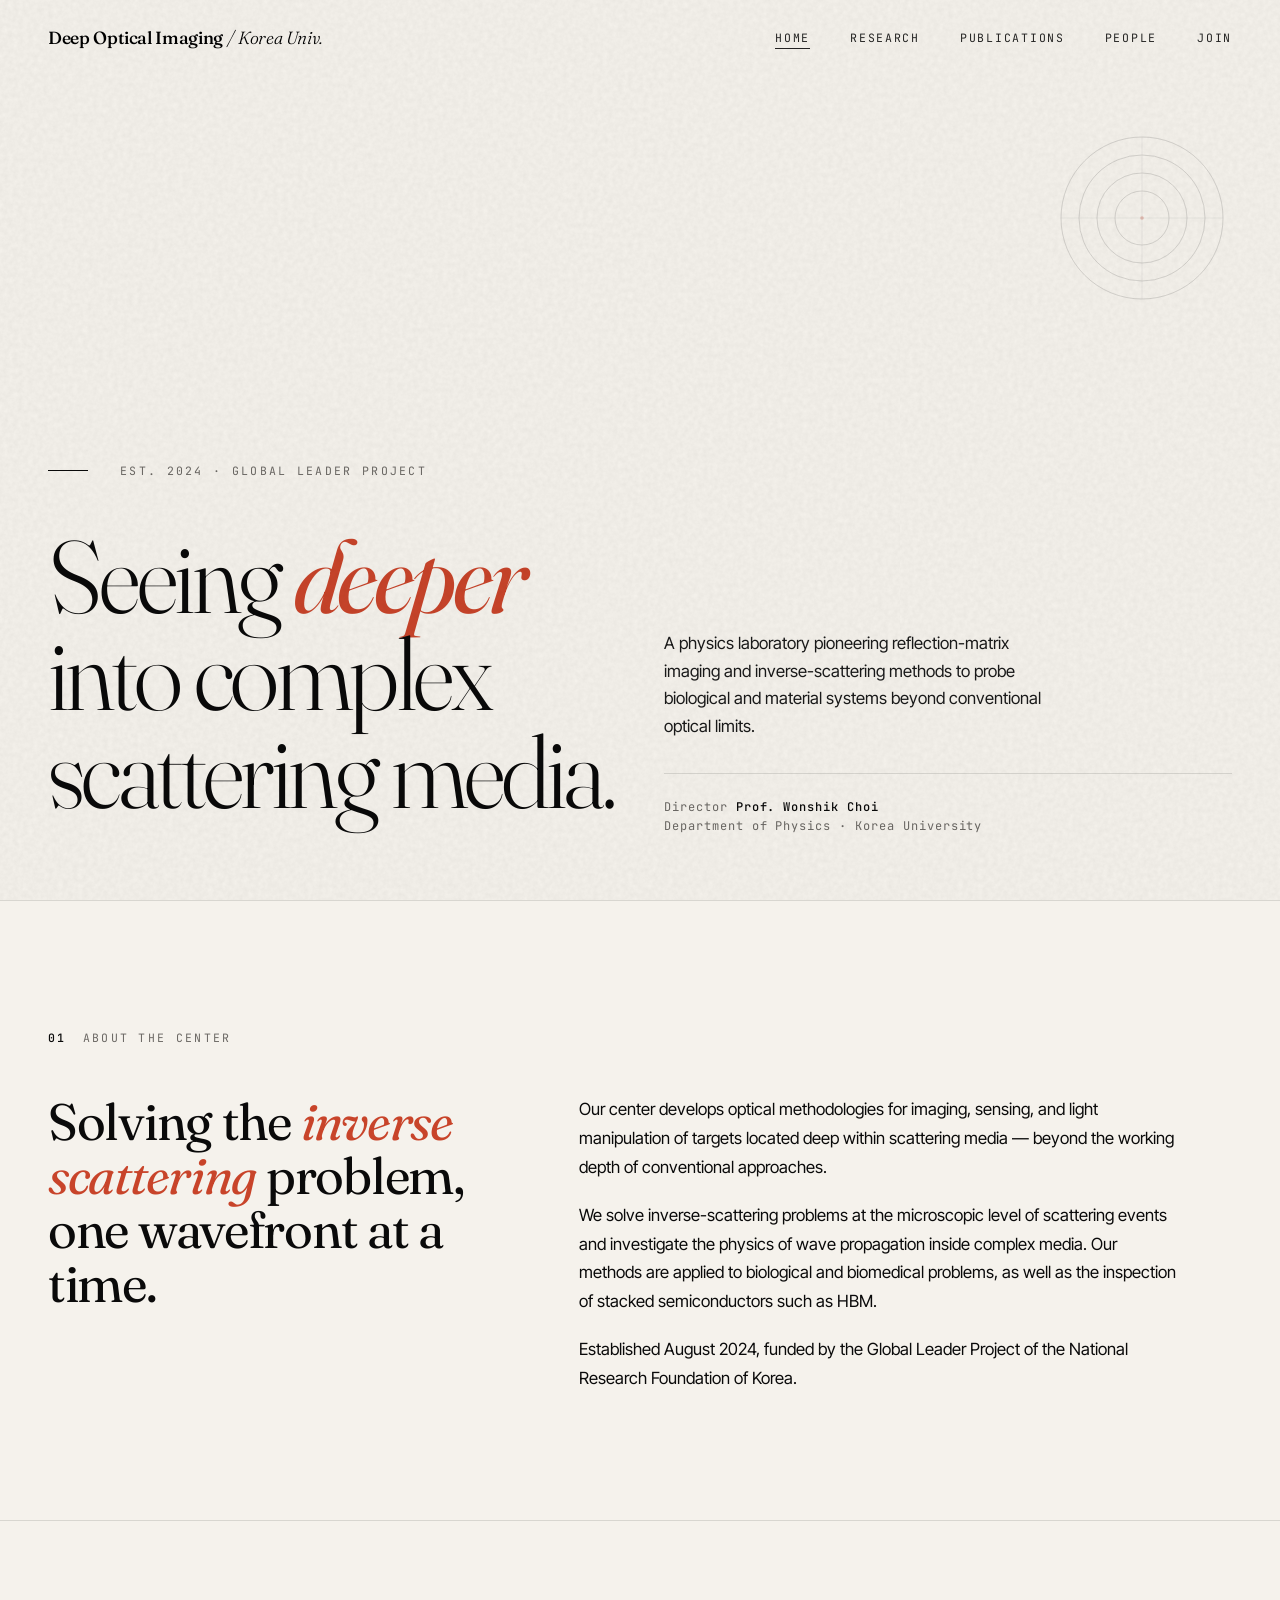
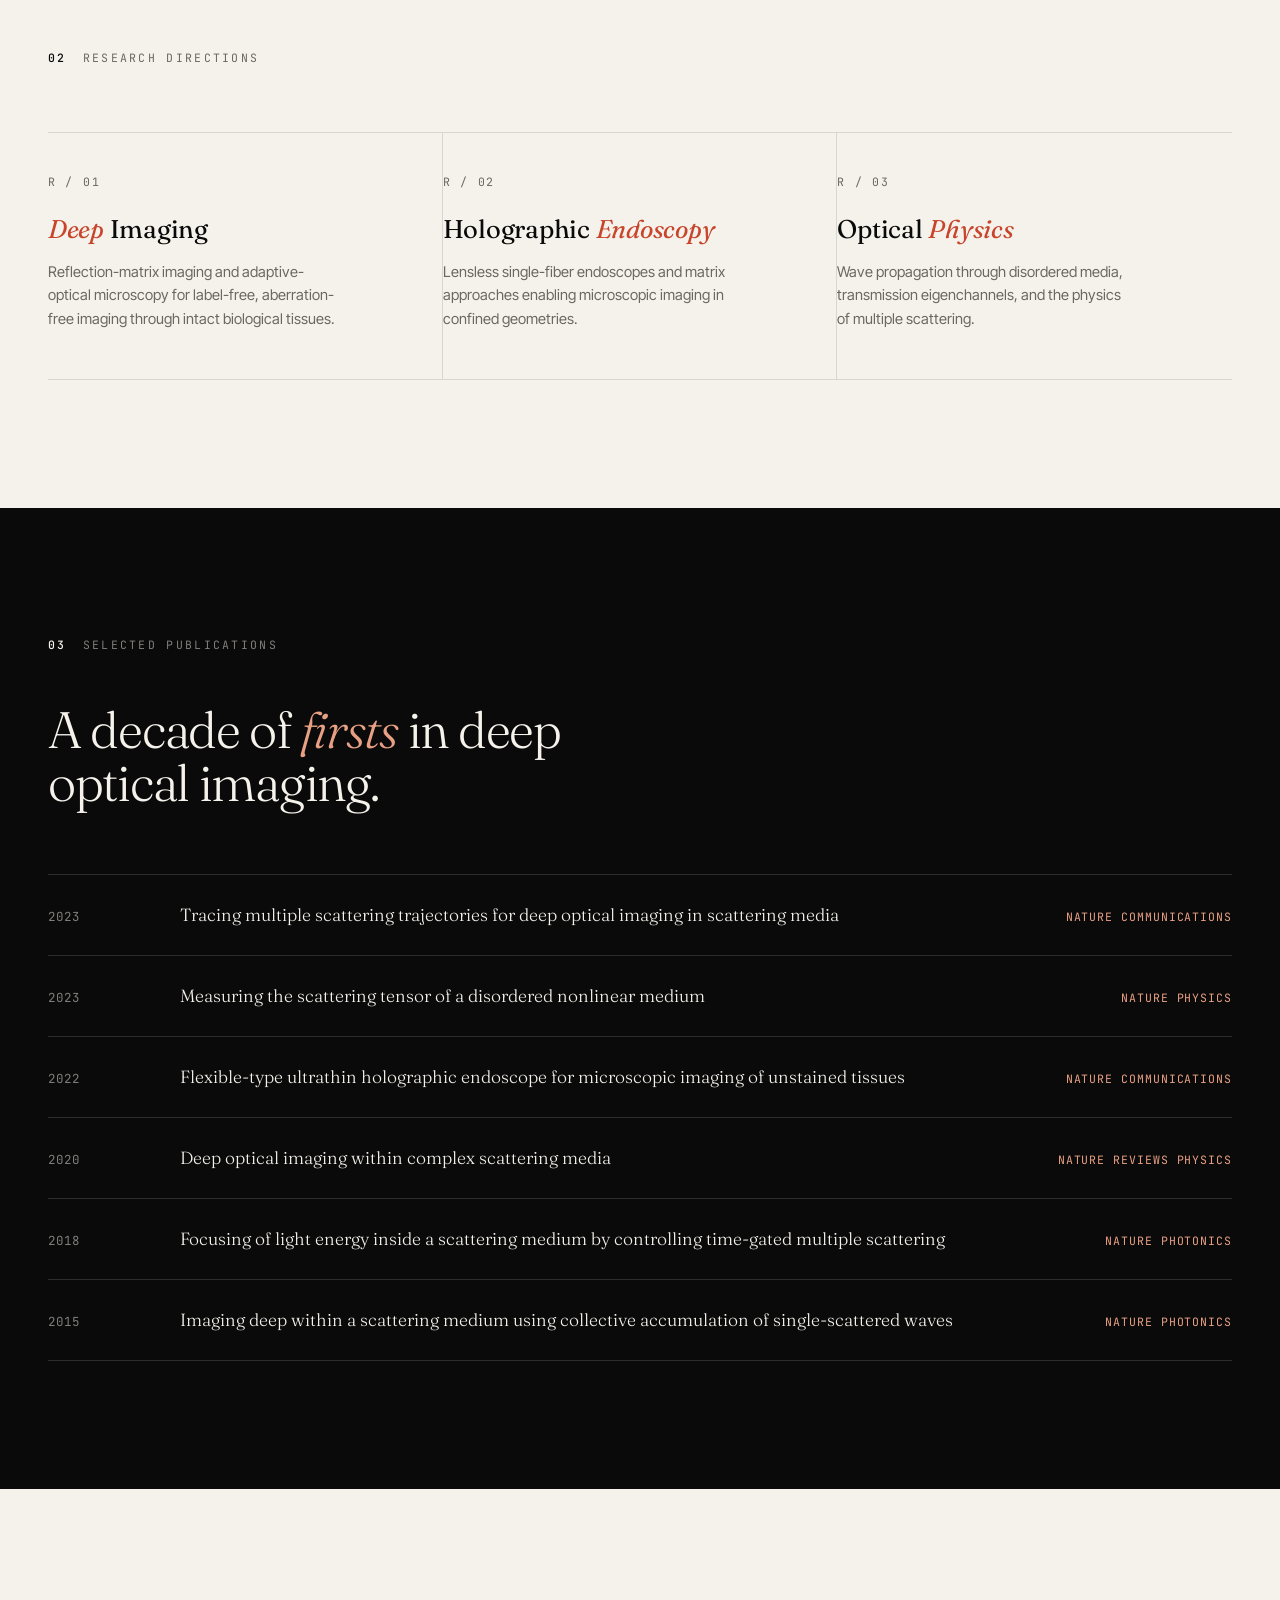
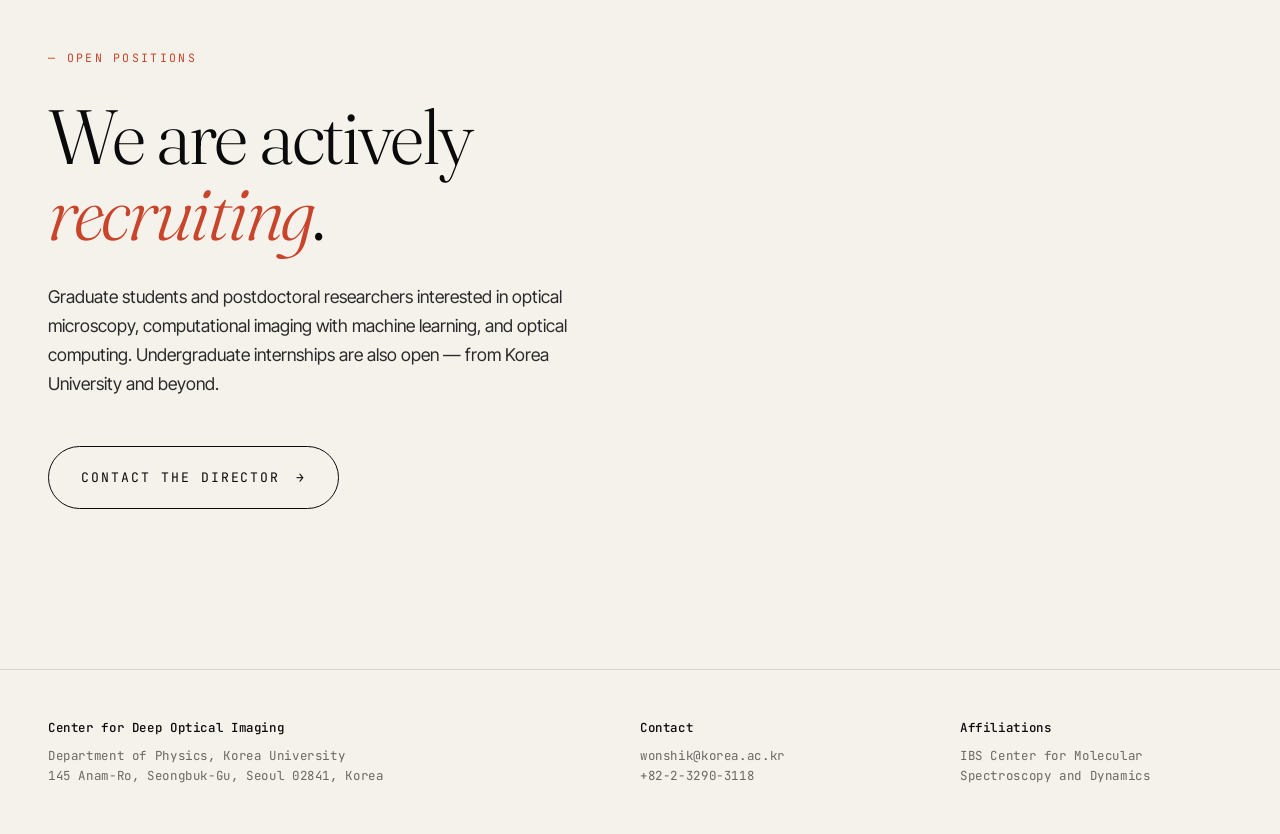
==== index.html @ 98072f04 "Initial commit: Center for Deep Optical Imaging lab website Static site with Home, Research, Publica" ====
<!DOCTYPE html>
<html lang="en">
<head>
<meta charset="UTF-8" />
<meta name="viewport" content="width=device-width, initial-scale=1.0" />
<title>Center for Deep Optical Imaging — Korea University</title>
<link rel="preconnect" href="https://fonts.googleapis.com">
<link rel="preconnect" href="https://fonts.gstatic.com" crossorigin>
<link href="https://fonts.googleapis.com/css2?family=Fraunces:opsz,wght@9..144,300;9..144,400;9..144,500;9..144,600&family=JetBrains+Mono:wght@400;500&family=Inter+Tight:wght@400;500;600&display=swap" rel="stylesheet">
<link rel="stylesheet" href="css/main.css">
<style>
  /* Home-specific styles */
  .hero {
    min-height: 100vh;
    padding: 8rem 3rem 3rem;
    display: grid;
    grid-template-columns: 1fr 1fr;
    gap: 3rem;
    align-items: end;
    position: relative;
  }
  .hero-meta {
    font-family: 'JetBrains Mono', monospace;
    font-size: 0.72rem;
    letter-spacing: 0.2em;
    text-transform: uppercase;
    color: var(--muted);
    display: flex; gap: 2rem; align-items: center;
    margin-bottom: 3rem;
  }
  .hero-meta::before { content: ''; width: 40px; height: 1px; background: var(--ink); }
  .hero-title {
    font-family: 'Fraunces', serif;
    font-size: clamp(3rem, 8vw, 7.5rem);
    font-weight: 300;
    line-height: 0.95;
    letter-spacing: -0.035em;
    margin-bottom: 2rem;
  }
  .hero-title em { font-style: italic; font-weight: 400; color: var(--accent); }
  .hero-right { display: flex; flex-direction: column; gap: 2rem; padding-bottom: 1rem; }
  .hero-description { font-size: 1.05rem; line-height: 1.65; max-width: 38ch; color: #1a1a1a; }
  .hero-pi {
    padding-top: 1.5rem;
    border-top: 1px solid var(--line);
    font-family: 'JetBrains Mono', monospace;
    font-size: 0.75rem; letter-spacing: 0.08em; color: var(--muted);
  }
  .hero-pi strong { color: var(--ink); font-weight: 500; }
  .hero-visual {
    position: absolute; right: 3rem; top: 8rem;
    width: 180px; height: 180px; opacity: 0.3;
  }
  .hero-visual svg { width: 100%; height: 100%; }
  @keyframes driftA { 0%,100% { transform: translate(0,0); } 50% { transform: translate(12px, -8px); } }
  @keyframes driftB { 0%,100% { transform: translate(0,0); } 50% { transform: translate(-10px, 10px); } }

  .overview-grid {
    display: grid;
    grid-template-columns: 2fr 3fr;
    gap: 6rem;
    align-items: start;
  }
  .overview-heading {
    font-family: 'Fraunces', serif;
    font-size: clamp(2rem, 4vw, 3.5rem);
    line-height: 1.05;
    letter-spacing: -0.025em;
    font-weight: 400;
  }
  .overview-heading em { font-style: italic; color: var(--accent); }
  .overview-body { font-size: 1.05rem; line-height: 1.7; max-width: 60ch; }
  .overview-body p + p { margin-top: 1.25rem; }

  .research-grid {
    display: grid;
    grid-template-columns: repeat(3, 1fr);
    gap: 0;
    margin-top: 4rem;
    border-top: 1px solid var(--line);
  }
  .research-card {
    padding: 2.5rem 2rem 3rem 0;
    border-right: 1px solid var(--line);
    border-bottom: 1px solid var(--line);
    transition: background 0.4s, padding 0.4s;
    cursor: pointer;
    text-decoration: none; color: inherit; display: block;
  }
  .research-card:hover { background: var(--paper-soft); padding-left: 1rem; }
  .research-card:last-child { border-right: none; }
  .research-num { font-family: 'JetBrains Mono', monospace; font-size: 0.72rem; color: var(--muted); letter-spacing: 0.15em; margin-bottom: 1.5rem; }
  .research-title {
    font-family: 'Fraunces', serif; font-size: 1.6rem;
    font-weight: 400; letter-spacing: -0.01em; line-height: 1.15; margin-bottom: 1rem;
  }
  .research-title em { font-style: italic; color: var(--accent); }
  .research-desc { font-size: 0.92rem; color: var(--muted); line-height: 1.6; max-width: 32ch; }

  .pubs { background: var(--ink); color: var(--paper); padding: 8rem 3rem; }
  .pubs .section-label { color: rgba(245,242,236,0.5); }
  .pubs .section-label::before { color: var(--paper); }
  .pubs-heading {
    font-family: 'Fraunces', serif;
    font-size: clamp(2rem, 4vw, 3.5rem);
    font-weight: 300; line-height: 1.05; letter-spacing: -0.025em;
    max-width: 20ch; margin-bottom: 4rem;
  }
  .pubs-heading em { font-style: italic; color: var(--accent-soft); }
  .pub-list { list-style: none; }
  .pub-item {
    display: grid;
    grid-template-columns: 100px 1fr auto;
    gap: 2rem; padding: 1.75rem 0;
    border-top: 1px solid var(--line-dark);
    align-items: baseline; transition: padding 0.3s;
  }
  .pub-item:last-child { border-bottom: 1px solid var(--line-dark); }
  .pub-item:hover { padding-left: 1rem; }
  .pub-year { font-family: 'JetBrains Mono', monospace; font-size: 0.78rem; color: rgba(245,242,236,0.5); letter-spacing: 0.08em; }
  .pub-title { font-family: 'Fraunces', serif; font-size: 1.1rem; line-height: 1.35; font-weight: 300; }
  .pub-venue {
    font-family: 'JetBrains Mono', monospace; font-size: 0.72rem;
    color: var(--accent-soft); letter-spacing: 0.08em; text-transform: uppercase; white-space: nowrap;
  }

  .join { padding: 10rem 3rem; }
  .join-inner { max-width: 900px; }
  .join-label { font-family: 'JetBrains Mono', monospace; font-size: 0.72rem; letter-spacing: 0.2em; text-transform: uppercase; color: var(--accent); margin-bottom: 2rem; }
  .join-heading {
    font-family: 'Fraunces', serif;
    font-size: clamp(2.5rem, 6vw, 5rem);
    font-weight: 300; line-height: 0.98; letter-spacing: -0.03em; margin-bottom: 2rem;
  }
  .join-heading em { font-style: italic; color: var(--accent); }
  .join-body { font-size: 1.1rem; line-height: 1.65; max-width: 55ch; margin-bottom: 3rem; color: #2a2a2a; }
  .join-cta {
    display: inline-flex; align-items: center; gap: 1rem;
    font-family: 'JetBrains Mono', monospace; font-size: 0.82rem; letter-spacing: 0.15em; text-transform: uppercase;
    color: var(--ink); text-decoration: none;
    padding: 1.25rem 2rem; border: 1px solid var(--ink); border-radius: 999px;
    transition: all 0.3s;
  }
  .join-cta:hover { background: var(--ink); color: var(--paper); }
  .join-cta::after { content: '→'; transition: transform 0.3s; }
  .join-cta:hover::after { transform: translateX(4px); }

  @media (max-width: 900px) {
    .hero { grid-template-columns: 1fr; padding: 6rem 1.5rem 3rem; }
    .hero-visual { display: none; }
    .pubs, .join { padding: 5rem 1.5rem; }
    .overview-grid { grid-template-columns: 1fr; gap: 2rem; }
    .research-grid { grid-template-columns: 1fr; }
    .research-card { border-right: none; }
    .pub-item { grid-template-columns: 1fr; gap: 0.5rem; }
  }
</style>
</head>
<body>

<nav>
  <a href="index.html" class="nav-logo">Deep Optical Imaging<span> / Korea Univ.</span></a>
  <button class="nav-toggle" aria-label="Menu"><span></span><span></span><span></span></button>
  <ul class="nav-links">
    <li><a href="index.html" class="active">Home</a></li>
    <li><a href="research.html">Research</a></li>
    <li><a href="publications.html">Publications</a></li>
    <li><a href="people.html">People</a></li>
    <li><a href="#join">Join</a></li>
  </ul>
</nav>

<section class="hero">
  <div class="hero-visual">
    <svg viewBox="0 0 200 200" xmlns="http://www.w3.org/2000/svg">
      <g stroke="#0a0a0a" stroke-width="0.5" fill="none">
        <circle cx="100" cy="100" r="30" style="animation: driftA 8s ease-in-out infinite;"/>
        <circle cx="100" cy="100" r="50"/>
        <circle cx="100" cy="100" r="70" style="animation: driftB 10s ease-in-out infinite;"/>
        <circle cx="100" cy="100" r="90"/>
      </g>
      <g fill="#c8442a"><circle cx="100" cy="100" r="2"/></g>
      <g stroke="#0a0a0a" stroke-width="0.3" opacity="0.6">
        <line x1="10" y1="100" x2="190" y2="100"/>
        <line x1="100" y1="10" x2="100" y2="190"/>
      </g>
    </svg>
  </div>

  <div>
    <div class="hero-meta"><span>Est. 2024 · Global Leader Project</span></div>
    <h1 class="hero-title">
      Seeing <em>deeper</em><br>
      into complex<br>
      scattering media.
    </h1>
  </div>

  <div class="hero-right">
    <p class="hero-description">
      A physics laboratory pioneering reflection-matrix imaging and inverse-scattering methods to probe biological and material systems beyond conventional optical limits.
    </p>
    <div class="hero-pi">
      Director <strong>Prof. Wonshik Choi</strong><br>
      Department of Physics · Korea University
    </div>
  </div>
</section>

<section class="section" id="overview">
  <div class="section-label" data-num="01">About the Center</div>
  <div class="overview-grid">
    <h2 class="overview-heading">
      Solving the <em>inverse scattering</em> problem, one wavefront at a time.
    </h2>
    <div class="overview-body">
      <p>Our center develops optical methodologies for imaging, sensing, and light manipulation of targets located deep within scattering media — beyond the working depth of conventional approaches.</p>
      <p>We solve inverse-scattering problems at the microscopic level of scattering events and investigate the physics of wave propagation inside complex media. Our methods are applied to biological and biomedical problems, as well as the inspection of stacked semiconductors such as HBM.</p>
      <p>Established August 2024, funded by the Global Leader Project of the National Research Foundation of Korea.</p>
    </div>
  </div>
</section>

<section class="section" id="research">
  <div class="section-label" data-num="02">Research Directions</div>
  <div class="research-grid">
    <a href="research.html#deep-imaging" class="research-card">
      <div class="research-num">R / 01</div>
      <h3 class="research-title"><em>Deep</em> Imaging</h3>
      <p class="research-desc">Reflection-matrix imaging and adaptive-optical microscopy for label-free, aberration-free imaging through intact biological tissues.</p>
    </a>
    <a href="research.html#endoscopy" class="research-card">
      <div class="research-num">R / 02</div>
      <h3 class="research-title">Holographic <em>Endoscopy</em></h3>
      <p class="research-desc">Lensless single-fiber endoscopes and matrix approaches enabling microscopic imaging in confined geometries.</p>
    </a>
    <a href="research.html#optical-physics" class="research-card">
      <div class="research-num">R / 03</div>
      <h3 class="research-title">Optical <em>Physics</em></h3>
      <p class="research-desc">Wave propagation through disordered media, transmission eigenchannels, and the physics of multiple scattering.</p>
    </a>
  </div>
</section>

<section class="pubs" id="publications">
  <div class="section-label" data-num="03">Selected Publications</div>
  <h2 class="pubs-heading">A decade of <em>firsts</em> in deep optical imaging.</h2>
  <ul class="pub-list">
    <li class="pub-item">
      <span class="pub-year">2023</span>
      <span class="pub-title">Tracing multiple scattering trajectories for deep optical imaging in scattering media</span>
      <span class="pub-venue">Nature Communications</span>
    </li>
    <li class="pub-item">
      <span class="pub-year">2023</span>
      <span class="pub-title">Measuring the scattering tensor of a disordered nonlinear medium</span>
      <span class="pub-venue">Nature Physics</span>
    </li>
    <li class="pub-item">
      <span class="pub-year">2022</span>
      <span class="pub-title">Flexible-type ultrathin holographic endoscope for microscopic imaging of unstained tissues</span>
      <span class="pub-venue">Nature Communications</span>
    </li>
    <li class="pub-item">
      <span class="pub-year">2020</span>
      <span class="pub-title">Deep optical imaging within complex scattering media</span>
      <span class="pub-venue">Nature Reviews Physics</span>
    </li>
    <li class="pub-item">
      <span class="pub-year">2018</span>
      <span class="pub-title">Focusing of light energy inside a scattering medium by controlling time-gated multiple scattering</span>
      <span class="pub-venue">Nature Photonics</span>
    </li>
    <li class="pub-item">
      <span class="pub-year">2015</span>
      <span class="pub-title">Imaging deep within a scattering medium using collective accumulation of single-scattered waves</span>
      <span class="pub-venue">Nature Photonics</span>
    </li>
  </ul>
</section>

<section class="join" id="join">
  <div class="join-inner">
    <div class="join-label">— Open Positions</div>
    <h2 class="join-heading">We are actively<br><em>recruiting</em>.</h2>
    <p class="join-body">Graduate students and postdoctoral researchers interested in optical microscopy, computational imaging with machine learning, and optical computing. Undergraduate internships are also open — from Korea University and beyond.</p>
    <a href="mailto:wonshik@korea.ac.kr" class="join-cta">Contact the Director</a>
  </div>
</section>

<footer>
  <div>
    <strong>Center for Deep Optical Imaging</strong>
    Department of Physics, Korea University<br>
    145 Anam-Ro, Seongbuk-Gu, Seoul 02841, Korea
  </div>
  <div>
    <strong>Contact</strong>
    <a href="mailto:wonshik@korea.ac.kr">wonshik@korea.ac.kr</a><br>
    +82-2-3290-3118
  </div>
  <div>
    <strong>Affiliations</strong>
    IBS Center for Molecular<br>Spectroscopy and Dynamics
  </div>
</footer>

<script src="js/reveal.js"></script>
</body>
</html>
---- css/main.css ----
/* ==========================================================================
   Center for Deep Optical Imaging — Shared Styles
   ========================================================================== */

:root {
  --ink: #0a0a0a;
  --paper: #f5f2ec;
  --paper-soft: #ede9df;
  --accent: #c8442a;
  --accent-soft: #e8a084;
  --muted: #6b6864;
  --line: rgba(10,10,10,0.12);
  --line-dark: rgba(245,242,236,0.15);
}

* { margin: 0; padding: 0; box-sizing: border-box; }
html { scroll-behavior: smooth; }
body {
  background: var(--paper);
  color: var(--ink);
  font-family: 'Inter Tight', sans-serif;
  font-size: 16px;
  line-height: 1.6;
  -webkit-font-smoothing: antialiased;
  overflow-x: hidden;
}

/* Grain overlay */
body::before {
  content: '';
  position: fixed;
  inset: 0;
  background-image: url("data:image/svg+xml,%3Csvg viewBox='0 0 200 200' xmlns='http://www.w3.org/2000/svg'%3E%3Cfilter id='n'%3E%3CfeTurbulence type='fractalNoise' baseFrequency='0.9' numOctaves='3'/%3E%3CfeColorMatrix values='0 0 0 0 0 0 0 0 0 0 0 0 0 0 0 0 0 0 0.08 0'/%3E%3C/filter%3E%3Crect width='100%25' height='100%25' filter='url(%23n)'/%3E%3C/svg%3E");
  pointer-events: none;
  z-index: 100;
  opacity: 0.6;
}

/* -------------------------------------------------------------------------
   Navigation
   ------------------------------------------------------------------------- */
nav {
  position: fixed;
  top: 0; left: 0; right: 0;
  padding: 1.5rem 3rem;
  display: flex;
  justify-content: space-between;
  align-items: center;
  z-index: 50;
  mix-blend-mode: difference;
  color: #f5f2ec;
}
.nav-logo {
  font-family: 'Fraunces', serif;
  font-weight: 500;
  font-size: 1.1rem;
  letter-spacing: -0.02em;
  text-decoration: none;
  color: inherit;
}
.nav-logo span { font-style: italic; font-weight: 300; }
.nav-links {
  display: flex;
  gap: 2.5rem;
  list-style: none;
  font-family: 'JetBrains Mono', monospace;
  font-size: 0.72rem;
  text-transform: uppercase;
  letter-spacing: 0.15em;
}
.nav-links a {
  color: inherit;
  text-decoration: none;
  opacity: 0.85;
  transition: opacity 0.3s;
  position: relative;
}
.nav-links a:hover { opacity: 1; }
.nav-links a.active::after {
  content: '';
  position: absolute;
  bottom: -4px; left: 0; right: 0;
  height: 1px;
  background: currentColor;
}

/* -------------------------------------------------------------------------
   Common section primitives
   ------------------------------------------------------------------------- */
.section {
  padding: 8rem 3rem;
  border-top: 1px solid var(--line);
}
.section-label {
  font-family: 'JetBrains Mono', monospace;
  font-size: 0.72rem;
  letter-spacing: 0.2em;
  text-transform: uppercase;
  color: var(--muted);
  margin-bottom: 3rem;
  display: flex;
  align-items: center;
  gap: 1rem;
}
.section-label::before {
  content: attr(data-num);
  color: var(--ink);
  font-weight: 500;
}

/* -------------------------------------------------------------------------
   Page header (for non-home pages)
   ------------------------------------------------------------------------- */
.page-header {
  padding: 9rem 3rem 5rem;
  display: grid;
  grid-template-columns: 1fr 1fr;
  gap: 3rem;
  align-items: end;
  position: relative;
  border-bottom: 1px solid var(--line);
}
.page-header-meta {
  font-family: 'JetBrains Mono', monospace;
  font-size: 0.72rem;
  letter-spacing: 0.2em;
  text-transform: uppercase;
  color: var(--muted);
  display: flex;
  gap: 2rem;
  align-items: center;
  margin-bottom: 2.5rem;
}
.page-header-meta::before {
  content: '';
  width: 40px; height: 1px;
  background: var(--ink);
}
.page-title {
  font-family: 'Fraunces', serif;
  font-size: clamp(3rem, 7vw, 6rem);
  font-weight: 300;
  line-height: 0.98;
  letter-spacing: -0.035em;
}
.page-title em { font-style: italic; font-weight: 400; color: var(--accent); }
.page-header-description {
  font-size: 1.05rem;
  line-height: 1.65;
  max-width: 42ch;
  color: #1a1a1a;
  padding-bottom: 0.5rem;
}

/* -------------------------------------------------------------------------
   Footer
   ------------------------------------------------------------------------- */
footer {
  padding: 3rem;
  border-top: 1px solid var(--line);
  display: grid;
  grid-template-columns: 2fr 1fr 1fr;
  gap: 3rem;
  font-family: 'JetBrains Mono', monospace;
  font-size: 0.78rem;
  letter-spacing: 0.05em;
  color: var(--muted);
}
footer strong {
  display: block;
  color: var(--ink);
  font-weight: 500;
  margin-bottom: 0.5rem;
}
footer a { color: var(--muted); text-decoration: none; }
footer a:hover { color: var(--accent); }

/* -------------------------------------------------------------------------
   Reveal animation
   ------------------------------------------------------------------------- */
.reveal { opacity: 0; transform: translateY(20px); transition: opacity 0.8s, transform 0.8s; }
.reveal.show { opacity: 1; transform: translateY(0); }

/* -------------------------------------------------------------------------
   Mobile nav toggle
   ------------------------------------------------------------------------- */
.nav-toggle {
  display: none;
  background: none; border: none; cursor: pointer;
  width: 28px; height: 20px;
  position: relative; z-index: 60;
  color: inherit;
}
.nav-toggle span {
  display: block; width: 100%; height: 2px;
  background: currentColor;
  position: absolute; left: 0;
  transition: transform 0.3s, opacity 0.3s;
}
.nav-toggle span:nth-child(1) { top: 0; }
.nav-toggle span:nth-child(2) { top: 9px; }
.nav-toggle span:nth-child(3) { top: 18px; }
.nav-toggle.open span:nth-child(1) { transform: translateY(9px) rotate(45deg); }
.nav-toggle.open span:nth-child(2) { opacity: 0; }
.nav-toggle.open span:nth-child(3) { transform: translateY(-9px) rotate(-45deg); }

/* -------------------------------------------------------------------------
   Responsive
   ------------------------------------------------------------------------- */
@media (max-width: 900px) {
  nav { padding: 1rem 1.5rem; }
  .nav-toggle { display: block; }
  .nav-links {
    display: flex;
    flex-direction: column;
    position: fixed;
    inset: 0;
    background: var(--paper);
    padding: 6rem 2rem 3rem;
    gap: 2rem;
    z-index: 55;
    mix-blend-mode: normal;
    opacity: 0;
    pointer-events: none;
    transition: opacity 0.3s;
  }
  .nav-links a { color: var(--ink); font-size: 0.85rem; opacity: 1; }
  .nav-links.open {
    opacity: 1;
    pointer-events: auto;
  }
  .section { padding: 5rem 1.5rem; }
  .page-header {
    grid-template-columns: 1fr;
    padding: 6rem 1.5rem 3rem;
  }
  footer { grid-template-columns: 1fr; gap: 2rem; padding: 2rem 1.5rem; }
}
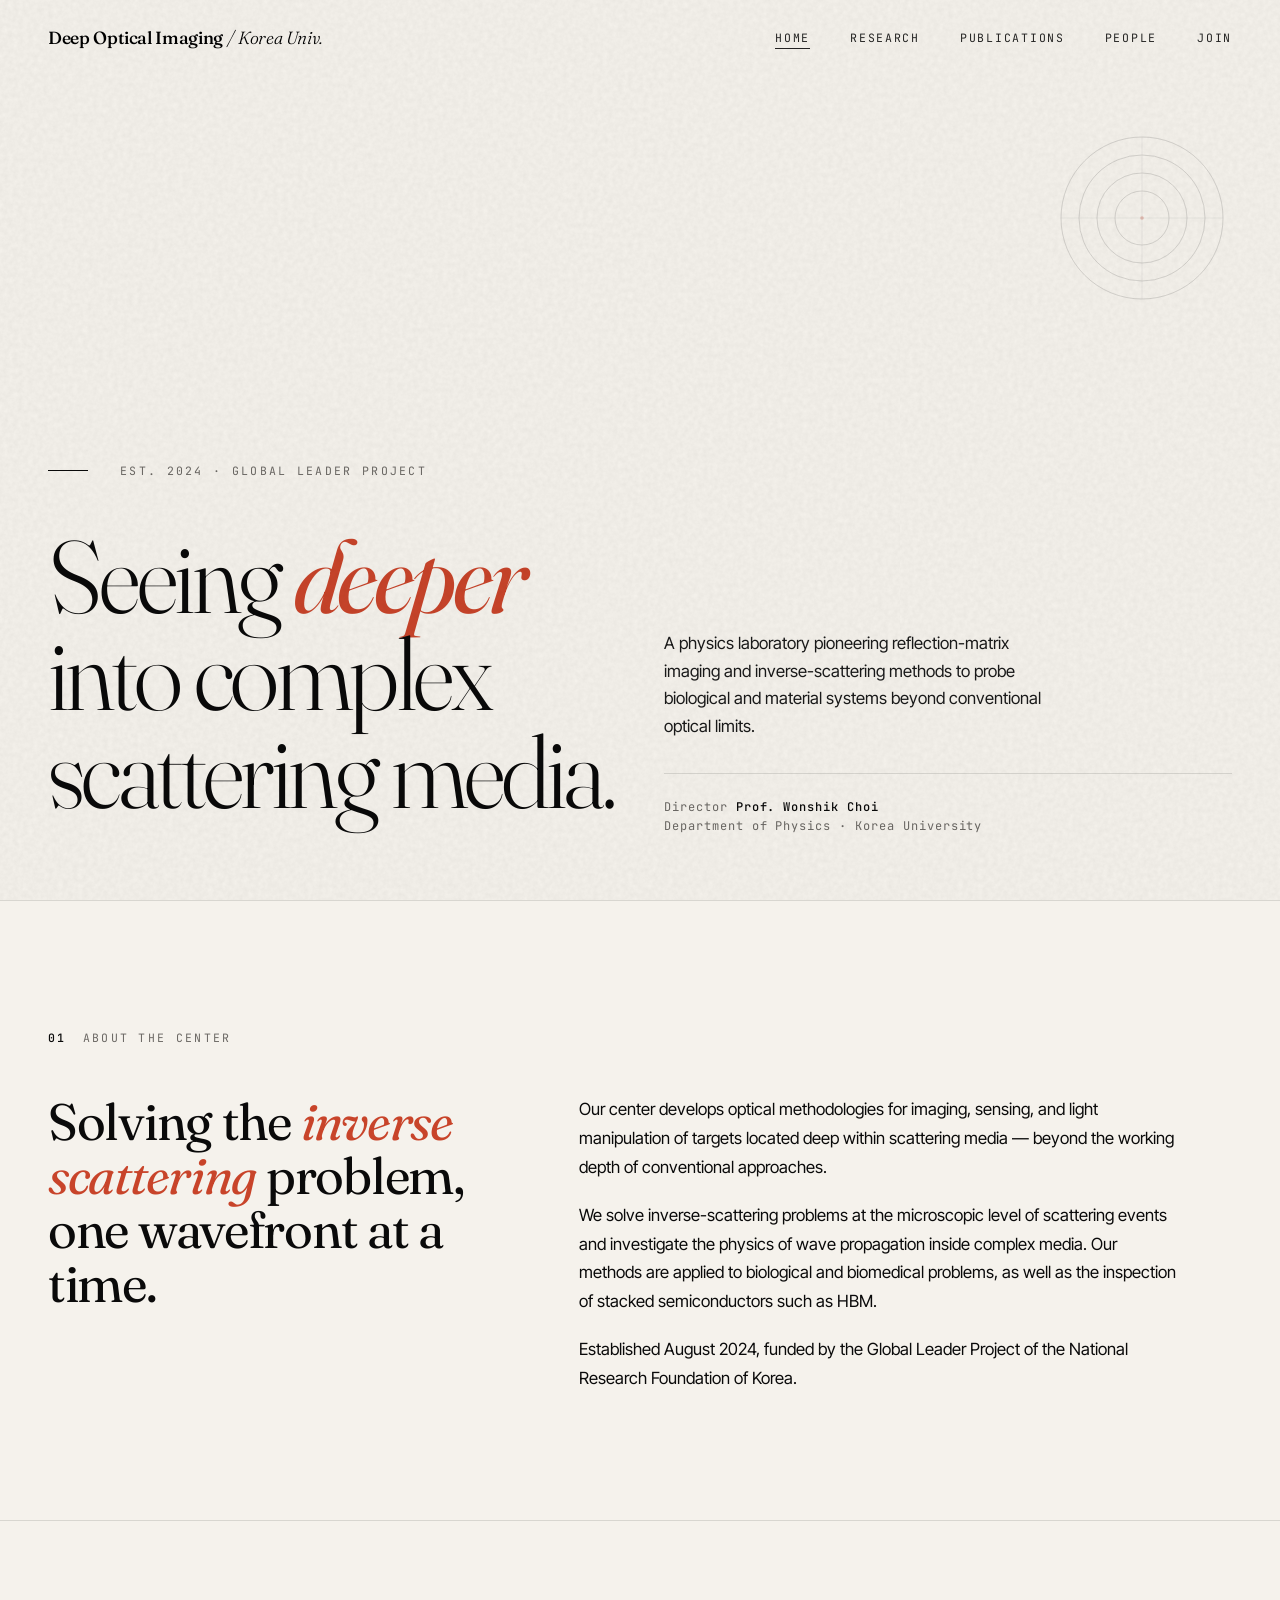
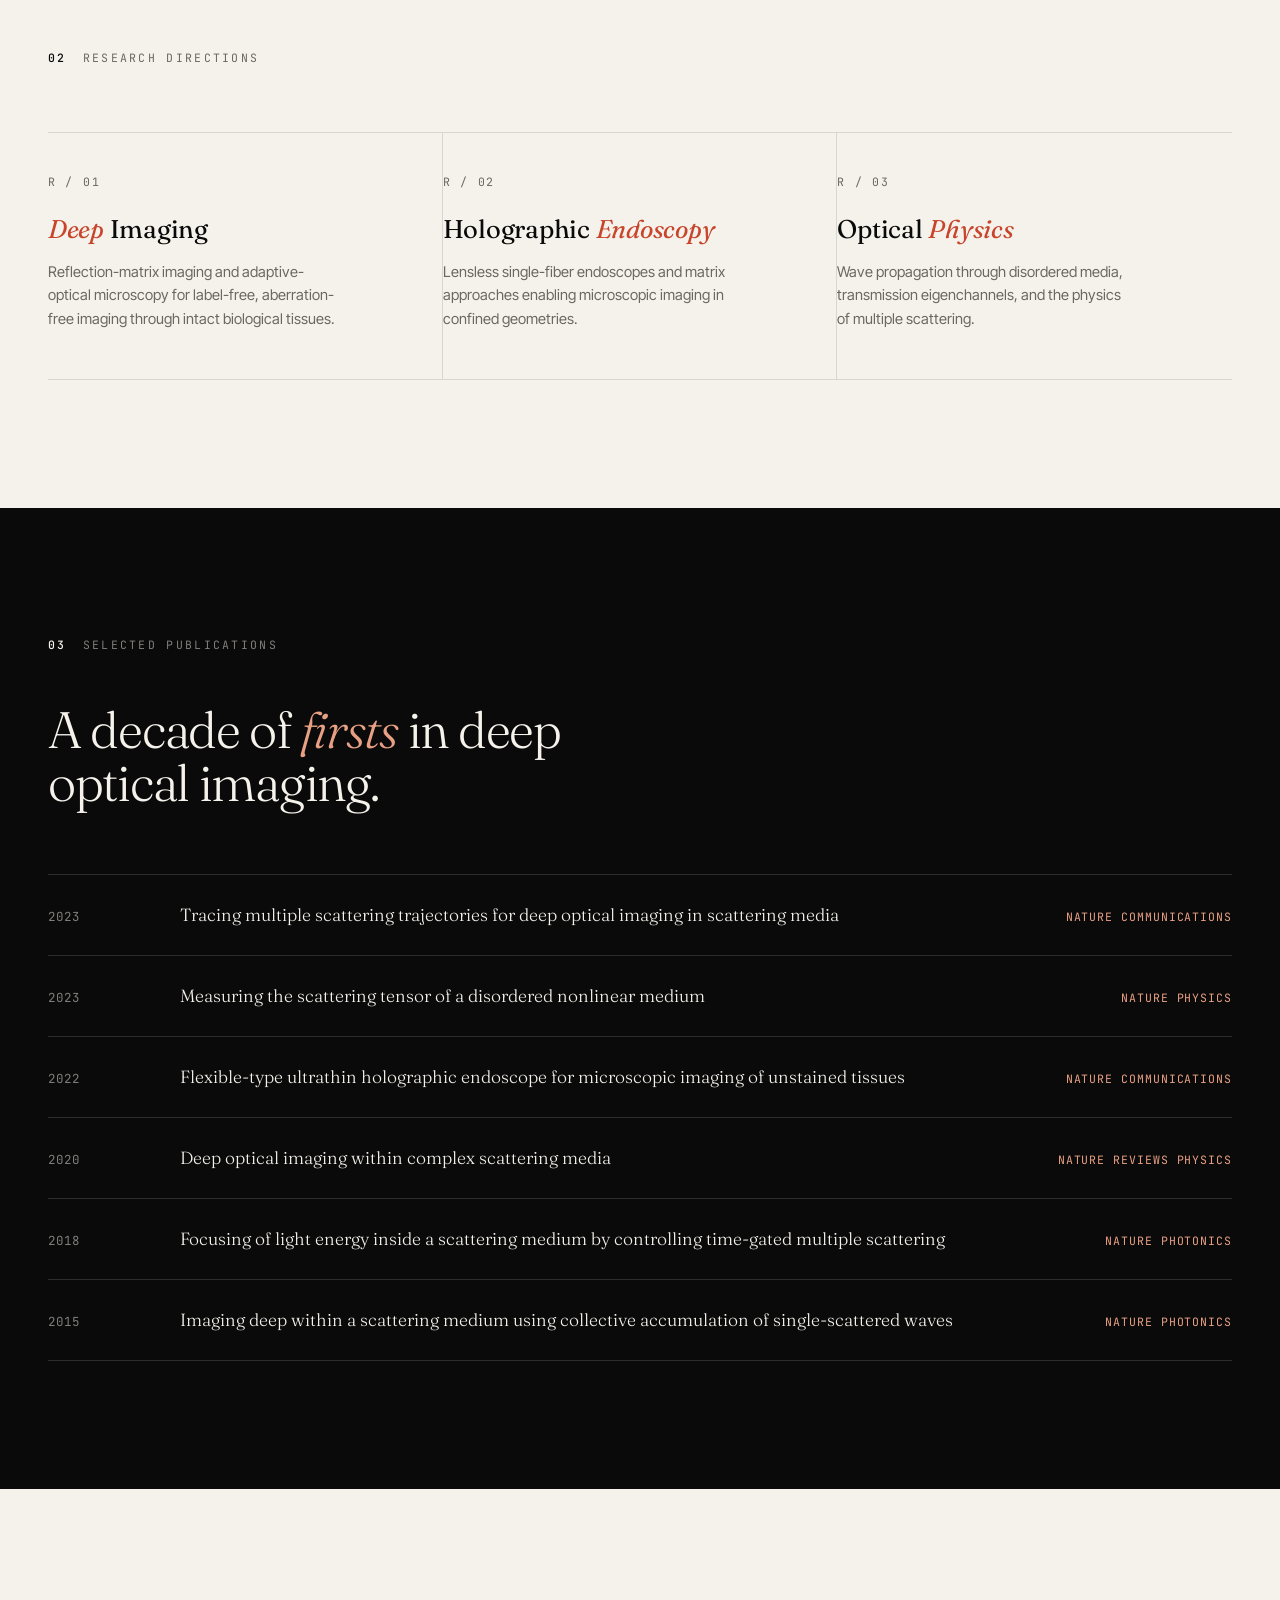
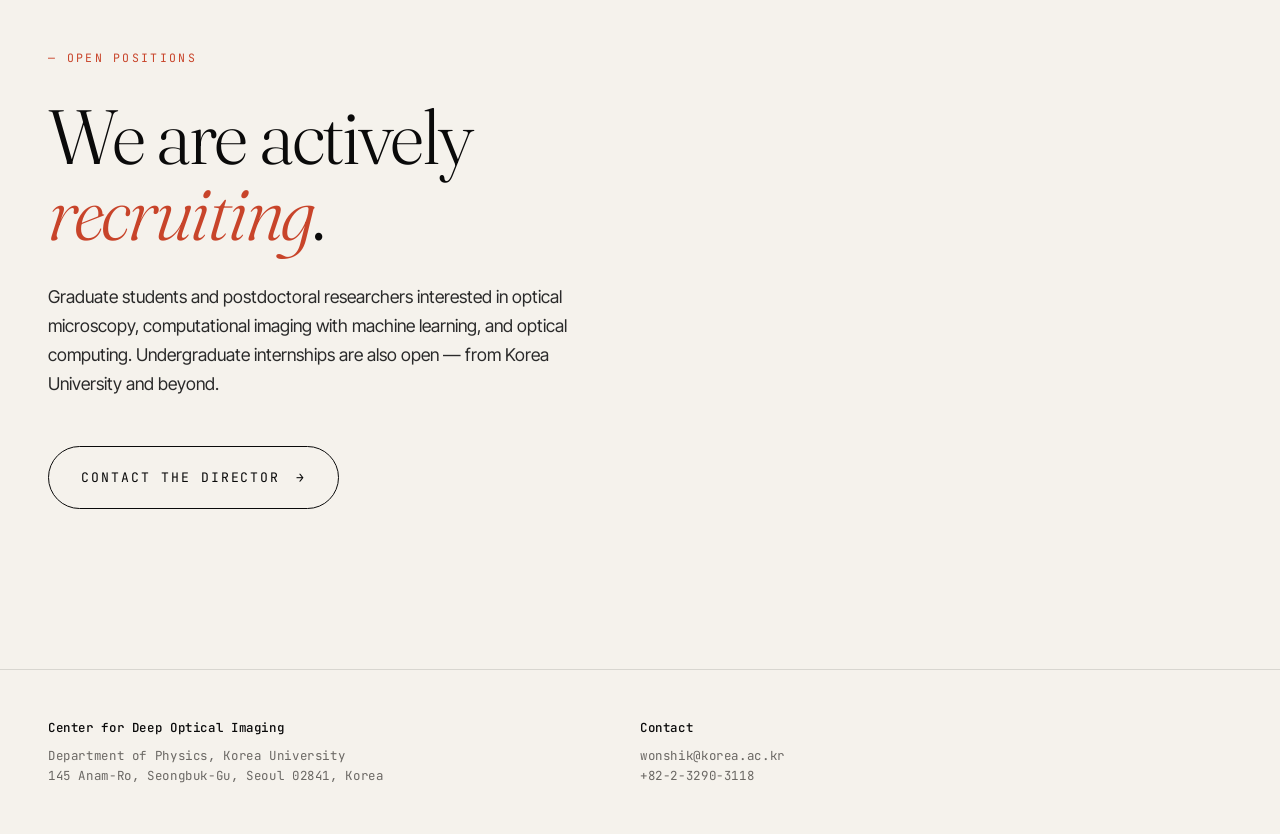
==== commit 0acc0d21: "Move Su-Min Lim to alumni and drop the IBS footer affiliation - people.html: move Su-Min Lim from Gr" ====
--- a/index.html
+++ b/index.html
@@ -158,7 +158,7 @@
 </head>
 <body>
 
-<nav>
+<nav class="site-nav">
   <a href="index.html" class="nav-logo">Deep Optical Imaging<span> / Korea Univ.</span></a>
   <button class="nav-toggle" aria-label="Menu"><span></span><span></span><span></span></button>
   <ul class="nav-links">
@@ -299,10 +299,6 @@
     <a href="mailto:wonshik@korea.ac.kr">wonshik@korea.ac.kr</a><br>
     +82-2-3290-3118
   </div>
-  <div>
-    <strong>Affiliations</strong>
-    IBS Center for Molecular<br>Spectroscopy and Dynamics
-  </div>
 </footer>
 
 <script src="js/reveal.js"></script>
--- a/css/main.css
+++ b/css/main.css
@@ -39,7 +39,7 @@
 /* -------------------------------------------------------------------------
    Navigation
    ------------------------------------------------------------------------- */
-nav {
+nav.site-nav {
   position: fixed;
   top: 0; left: 0; right: 0;
   padding: 1.5rem 3rem;
@@ -208,7 +208,7 @@
    Responsive
    ------------------------------------------------------------------------- */
 @media (max-width: 900px) {
-  nav { padding: 1rem 1.5rem; }
+  nav.site-nav { padding: 1rem 1.5rem; }
   .nav-toggle { display: block; }
   .nav-links {
     display: flex;
